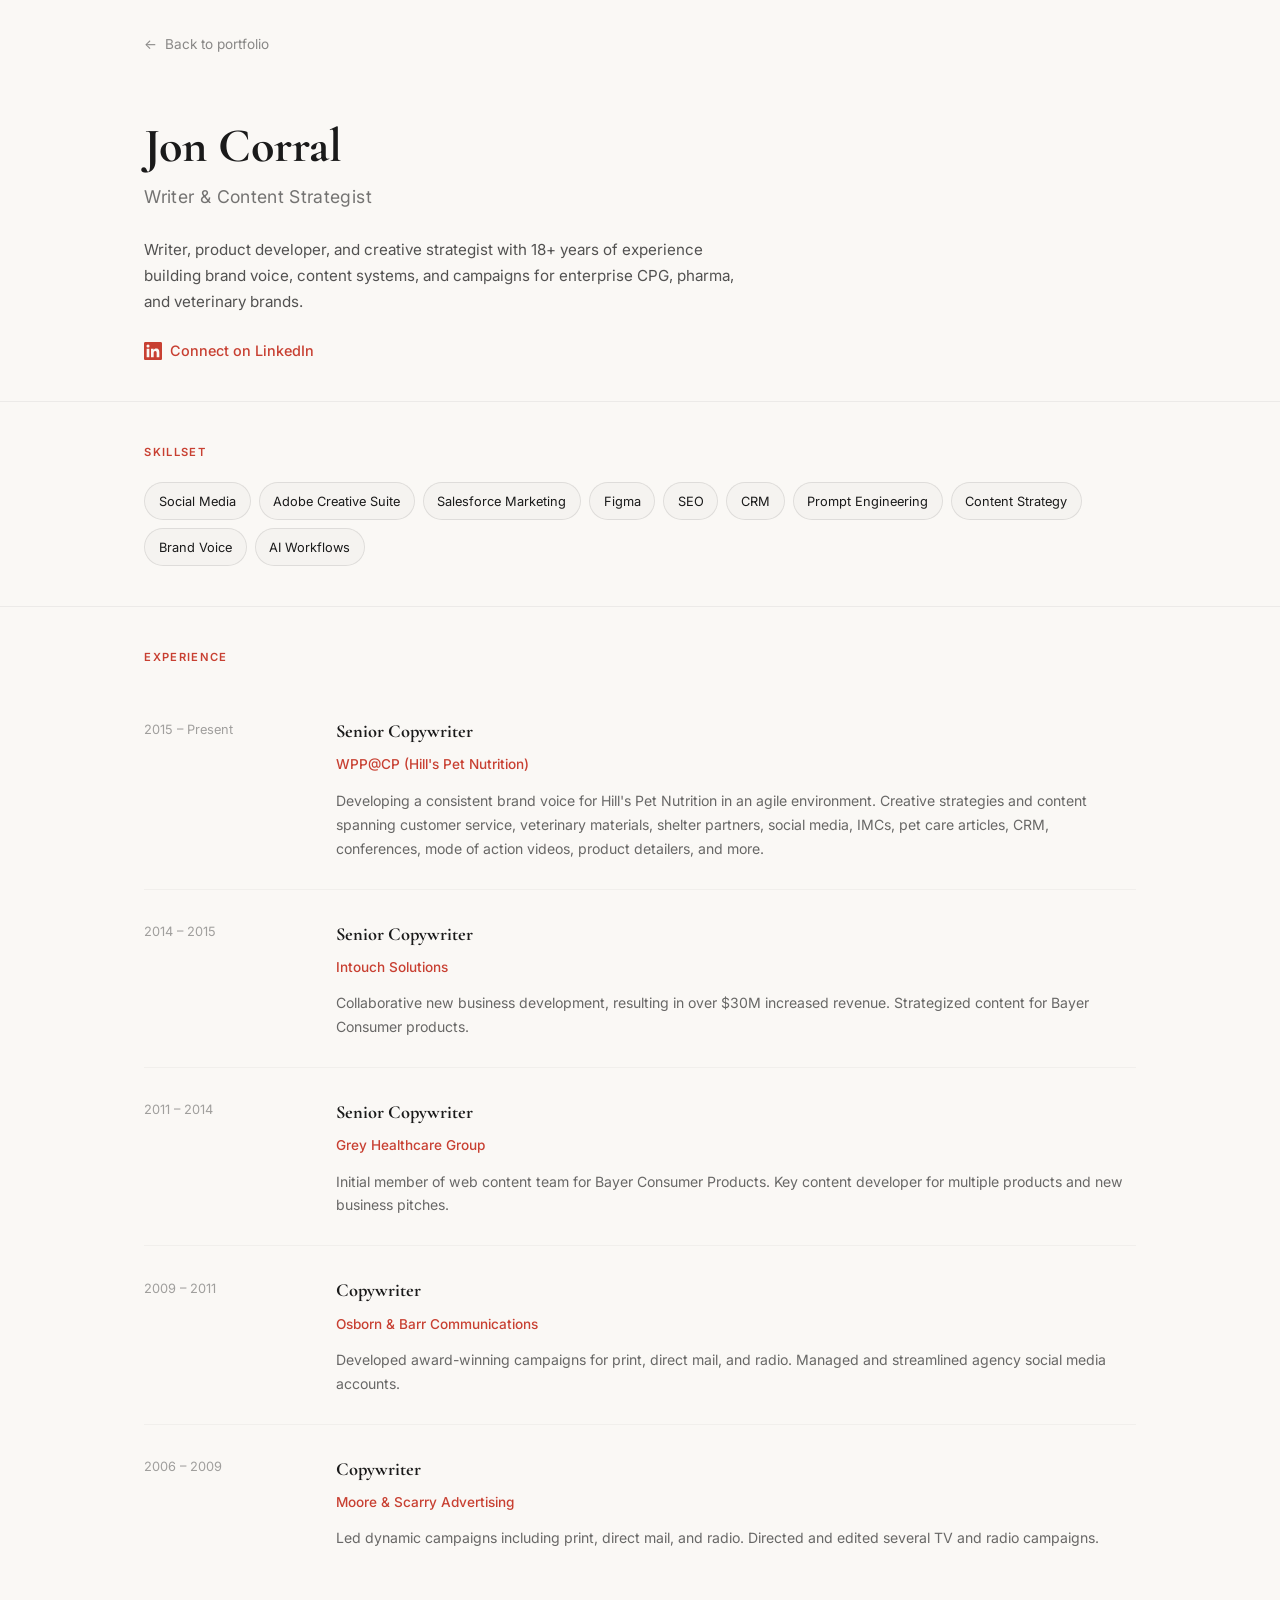
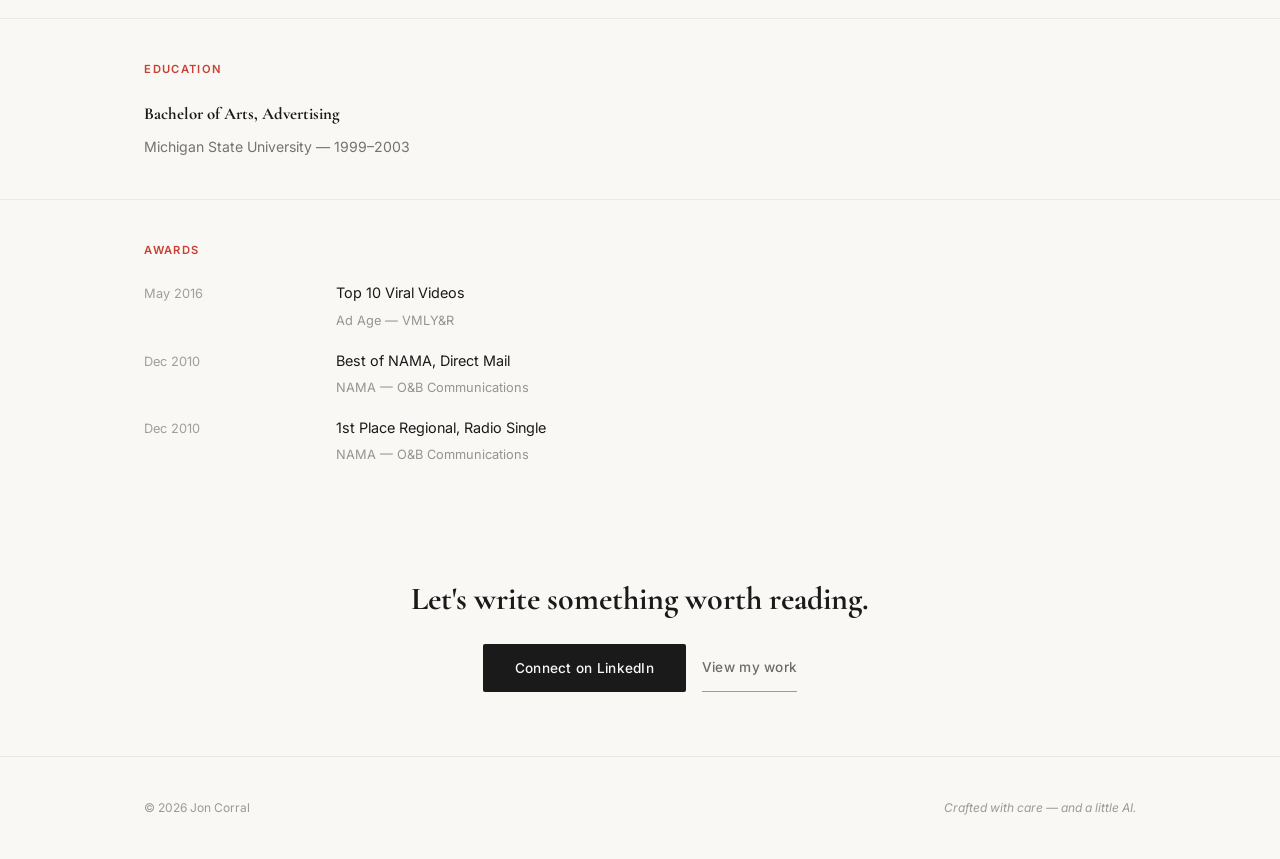
==== resume.html @ acb0c262 "Add résumé page with timeline layout, skills, and awards - Clean timeline for 18+ years of experienc" ====
<!DOCTYPE html>
<html lang="en">
<head>
  <meta charset="UTF-8">
  <meta name="viewport" content="width=device-width, initial-scale=1.0">

  <!-- SEO -->
  <title>Résumé — Jon Corral | Copywriter &amp; Content Strategist</title>
  <meta name="description" content="Senior copywriter with 18+ years of experience in brand voice, content strategy, and creative development for CPG, pharma, and veterinary brands.">
  <meta name="author" content="Jon Corral">

  <!-- Open Graph -->
  <meta property="og:title" content="Résumé — Jon Corral | Copywriter &amp; Content Strategist">
  <meta property="og:description" content="Senior copywriter with 18+ years of experience in brand voice, content strategy, and creative development.">
  <meta property="og:type" content="website">
  <meta property="og:url" content="https://joncorral.com/resume.html">

  <!-- Twitter -->
  <meta name="twitter:card" content="summary">
  <meta name="twitter:title" content="Résumé — Jon Corral">
  <meta name="twitter:description" content="Senior copywriter with 18+ years of experience in brand voice, content strategy, and creative development.">

  <!-- Favicon -->
  <link rel="icon" type="image/svg+xml" href="assets/favicon.svg">

  <!-- Styles -->
  <link rel="stylesheet" href="index.css">
  <style>
    /* ── Resume-specific styles ── */
    .resume-page {
      animation: fadeIn 0.5s ease-out;
    }

    @keyframes fadeIn {
      from { opacity: 0; transform: translateY(12px); }
      to   { opacity: 1; transform: translateY(0); }
    }

    .resume-back {
      display: inline-flex;
      align-items: center;
      gap: 0.5rem;
      font-family: var(--font-sans, 'Inter', sans-serif);
      font-size: 0.85rem;
      color: rgba(26,26,26,0.5);
      text-decoration: none;
      padding: 2rem 0 1rem;
      transition: color 0.2s ease;
    }

    .resume-back:hover {
      color: var(--vermillion, #C84032);
    }

    .resume-back__arrow {
      transition: transform 0.2s ease;
    }

    .resume-back:hover .resume-back__arrow {
      transform: translateX(-3px);
    }

    .resume-header {
      padding: 3rem 0 2rem;
      border-bottom: 1px solid rgba(26,26,26,0.06);
    }

    .resume-header__name {
      font-family: var(--font-serif, 'DM Serif Display', serif);
      font-size: clamp(2rem, 5vw, 3rem);
      color: var(--ink, #1A1A1A);
      margin: 0 0 0.5rem;
      line-height: 1.1;
    }

    .resume-header__title {
      font-family: var(--font-sans, 'Inter', sans-serif);
      font-size: 1.1rem;
      font-weight: 400;
      color: rgba(26,26,26,0.6);
      margin: 0 0 1.5rem;
      letter-spacing: 0.02em;
    }

    .resume-header__profile {
      font-family: var(--font-sans, 'Inter', sans-serif);
      font-size: 0.95rem;
      line-height: 1.7;
      color: rgba(26,26,26,0.75);
      max-width: 600px;
      margin: 0;
    }

    .resume-header__connect {
      display: inline-flex;
      align-items: center;
      gap: 0.5rem;
      margin-top: 1.5rem;
      font-family: var(--font-sans, 'Inter', sans-serif);
      font-size: 0.9rem;
      color: var(--vermillion, #C84032);
      text-decoration: none;
      font-weight: 500;
      transition: opacity 0.2s ease;
    }

    .resume-header__connect:hover {
      opacity: 0.7;
    }

    .resume-header__connect svg {
      width: 18px;
      height: 18px;
    }

    /* ── Skills ── */
    .resume-skills {
      padding: 2.5rem 0;
      border-bottom: 1px solid rgba(26,26,26,0.06);
    }

    .resume-section__label {
      font-family: var(--font-sans, 'Inter', sans-serif);
      font-size: 0.7rem;
      font-weight: 600;
      text-transform: uppercase;
      letter-spacing: 0.12em;
      color: var(--vermillion, #C84032);
      margin: 0 0 1.25rem;
    }

    .resume-skills__list {
      display: flex;
      flex-wrap: wrap;
      gap: 0.5rem;
      list-style: none;
      padding: 0;
      margin: 0;
    }

    .resume-skills__tag {
      font-family: var(--font-sans, 'Inter', sans-serif);
      font-size: 0.8rem;
      padding: 0.4rem 0.85rem;
      border: 1px solid rgba(26,26,26,0.1);
      border-radius: 100px;
      color: var(--ink, #1A1A1A);
      background: rgba(26,26,26,0.02);
      transition: all 0.2s ease;
    }

    .resume-skills__tag:hover {
      border-color: var(--vermillion, #C84032);
      color: var(--vermillion, #C84032);
      background: rgba(200,64,50,0.04);
    }

    /* ── Experience Timeline ── */
    .resume-experience {
      padding: 2.5rem 0;
      border-bottom: 1px solid rgba(26,26,26,0.06);
    }

    .resume-timeline {
      display: flex;
      flex-direction: column;
      gap: 0;
    }

    .resume-role {
      display: grid;
      grid-template-columns: 160px 1fr;
      gap: 2rem;
      padding: 1.75rem 0;
      border-bottom: 1px solid rgba(26,26,26,0.04);
      position: relative;
    }

    .resume-role:last-child {
      border-bottom: none;
    }

    .resume-role__period {
      font-family: var(--font-sans, 'Inter', sans-serif);
      font-size: 0.8rem;
      color: rgba(26,26,26,0.4);
      padding-top: 0.15rem;
      white-space: nowrap;
    }

    .resume-role__title {
      font-family: var(--font-serif, 'DM Serif Display', serif);
      font-size: 1.15rem;
      color: var(--ink, #1A1A1A);
      margin: 0 0 0.25rem;
    }

    .resume-role__company {
      font-family: var(--font-sans, 'Inter', sans-serif);
      font-size: 0.85rem;
      color: var(--vermillion, #C84032);
      font-weight: 500;
      margin: 0 0 0.75rem;
    }

    .resume-role__desc {
      font-family: var(--font-sans, 'Inter', sans-serif);
      font-size: 0.88rem;
      line-height: 1.7;
      color: rgba(26,26,26,0.65);
      margin: 0;
    }

    /* ── Education & Awards ── */
    .resume-education {
      padding: 2.5rem 0;
      border-bottom: 1px solid rgba(26,26,26,0.06);
    }

    .resume-edu__degree {
      font-family: var(--font-serif, 'DM Serif Display', serif);
      font-size: 1.05rem;
      color: var(--ink, #1A1A1A);
      margin: 0 0 0.25rem;
    }

    .resume-edu__school {
      font-family: var(--font-sans, 'Inter', sans-serif);
      font-size: 0.88rem;
      color: rgba(26,26,26,0.6);
      margin: 0;
    }

    .resume-awards {
      padding: 2.5rem 0;
    }

    .resume-awards__list {
      list-style: none;
      padding: 0;
      margin: 0;
      display: flex;
      flex-direction: column;
      gap: 1rem;
    }

    .resume-award {
      display: grid;
      grid-template-columns: 160px 1fr;
      gap: 2rem;
      align-items: baseline;
    }

    .resume-award__year {
      font-family: var(--font-sans, 'Inter', sans-serif);
      font-size: 0.8rem;
      color: rgba(26,26,26,0.4);
    }

    .resume-award__title {
      font-family: var(--font-sans, 'Inter', sans-serif);
      font-size: 0.9rem;
      color: var(--ink, #1A1A1A);
      margin: 0 0 0.15rem;
    }

    .resume-award__org {
      font-family: var(--font-sans, 'Inter', sans-serif);
      font-size: 0.8rem;
      color: rgba(26,26,26,0.45);
      margin: 0;
    }

    /* ── CTA ── */
    .resume-cta {
      padding: 4rem 0;
      text-align: center;
    }

    .resume-cta__title {
      font-family: var(--font-serif, 'DM Serif Display', serif);
      font-size: clamp(1.5rem, 3vw, 2rem);
      color: var(--ink, #1A1A1A);
      margin: 0 0 1rem;
    }

    .resume-cta__actions {
      display: flex;
      gap: 1rem;
      justify-content: center;
      flex-wrap: wrap;
    }

    /* ── Responsive ── */
    @media (max-width: 640px) {
      .resume-role {
        grid-template-columns: 1fr;
        gap: 0.25rem;
      }

      .resume-award {
        grid-template-columns: 1fr;
        gap: 0.25rem;
      }

      .resume-role__period,
      .resume-award__year {
        font-size: 0.75rem;
      }
    }
  </style>
</head>
<body class="resume-page">

  <!-- Back link -->
  <div class="container">
    <a href="index.html" class="resume-back" id="back-to-portfolio">
      <span class="resume-back__arrow" aria-hidden="true">←</span>
      Back to portfolio
    </a>
  </div>

  <!-- ====================================================================
       HEADER
       ==================================================================== -->
  <header class="resume-header">
    <div class="container">
      <h1 class="resume-header__name">Jon Corral</h1>
      <p class="resume-header__title">Writer &amp; Content Strategist</p>
      <p class="resume-header__profile">
        Writer, product developer, and creative strategist with 18+ years of
        experience building brand voice, content systems, and campaigns for
        enterprise CPG, pharma, and veterinary brands.
      </p>
      <a href="https://www.linkedin.com/in/joncorral" target="_blank" rel="noopener noreferrer" class="resume-header__connect" id="resume-linkedin">
        <svg viewBox="0 0 24 24" fill="currentColor" aria-hidden="true"><path d="M20.447 20.452h-3.554v-5.569c0-1.328-.027-3.037-1.852-3.037-1.853 0-2.136 1.445-2.136 2.939v5.667H9.351V9h3.414v1.561h.046c.477-.9 1.637-1.85 3.37-1.85 3.601 0 4.267 2.37 4.267 5.455v6.286zM5.337 7.433a2.062 2.062 0 01-2.063-2.065 2.064 2.064 0 112.063 2.065zm1.782 13.019H3.555V9h3.564v11.452zM22.225 0H1.771C.792 0 0 .774 0 1.729v20.542C0 23.227.792 24 1.771 24h20.451C23.2 24 24 23.227 24 22.271V1.729C24 .774 23.2 0 22.222 0h.003z"/></svg>
        Connect on LinkedIn
      </a>
    </div>
  </header>

  <!-- ====================================================================
       SKILLS
       ==================================================================== -->
  <section class="resume-skills">
    <div class="container">
      <p class="resume-section__label">Skillset</p>
      <ul class="resume-skills__list">
        <li class="resume-skills__tag">Social Media</li>
        <li class="resume-skills__tag">Adobe Creative Suite</li>
        <li class="resume-skills__tag">Salesforce Marketing</li>
        <li class="resume-skills__tag">Figma</li>
        <li class="resume-skills__tag">SEO</li>
        <li class="resume-skills__tag">CRM</li>
        <li class="resume-skills__tag">Prompt Engineering</li>
        <li class="resume-skills__tag">Content Strategy</li>
        <li class="resume-skills__tag">Brand Voice</li>
        <li class="resume-skills__tag">AI Workflows</li>
      </ul>
    </div>
  </section>

  <!-- ====================================================================
       EXPERIENCE
       ==================================================================== -->
  <section class="resume-experience">
    <div class="container">
      <p class="resume-section__label">Experience</p>

      <div class="resume-timeline">

        <article class="resume-role">
          <span class="resume-role__period">2015 – Present</span>
          <div>
            <h2 class="resume-role__title">Senior Copywriter</h2>
            <p class="resume-role__company">WPP@CP (Hill's Pet Nutrition)</p>
            <p class="resume-role__desc">
              Developing a consistent brand voice for Hill's Pet Nutrition in an agile
              environment. Creative strategies and content spanning customer service,
              veterinary materials, shelter partners, social media, IMCs, pet care articles,
              CRM, conferences, mode of action videos, product detailers, and more.
            </p>
          </div>
        </article>

        <article class="resume-role">
          <span class="resume-role__period">2014 – 2015</span>
          <div>
            <h2 class="resume-role__title">Senior Copywriter</h2>
            <p class="resume-role__company">Intouch Solutions</p>
            <p class="resume-role__desc">
              Collaborative new business development, resulting in over $30M increased
              revenue. Strategized content for Bayer Consumer products.
            </p>
          </div>
        </article>

        <article class="resume-role">
          <span class="resume-role__period">2011 – 2014</span>
          <div>
            <h2 class="resume-role__title">Senior Copywriter</h2>
            <p class="resume-role__company">Grey Healthcare Group</p>
            <p class="resume-role__desc">
              Initial member of web content team for Bayer Consumer Products. Key content
              developer for multiple products and new business pitches.
            </p>
          </div>
        </article>

        <article class="resume-role">
          <span class="resume-role__period">2009 – 2011</span>
          <div>
            <h2 class="resume-role__title">Copywriter</h2>
            <p class="resume-role__company">Osborn &amp; Barr Communications</p>
            <p class="resume-role__desc">
              Developed award-winning campaigns for print, direct mail, and radio.
              Managed and streamlined agency social media accounts.
            </p>
          </div>
        </article>

        <article class="resume-role">
          <span class="resume-role__period">2006 – 2009</span>
          <div>
            <h2 class="resume-role__title">Copywriter</h2>
            <p class="resume-role__company">Moore &amp; Scarry Advertising</p>
            <p class="resume-role__desc">
              Led dynamic campaigns including print, direct mail, and radio.
              Directed and edited several TV and radio campaigns.
            </p>
          </div>
        </article>

      </div>
    </div>
  </section>

  <!-- ====================================================================
       EDUCATION
       ==================================================================== -->
  <section class="resume-education">
    <div class="container">
      <p class="resume-section__label">Education</p>
      <h2 class="resume-edu__degree">Bachelor of Arts, Advertising</h2>
      <p class="resume-edu__school">Michigan State University — 1999–2003</p>
    </div>
  </section>

  <!-- ====================================================================
       AWARDS
       ==================================================================== -->
  <section class="resume-awards">
    <div class="container">
      <p class="resume-section__label">Awards</p>
      <ul class="resume-awards__list">

        <li class="resume-award">
          <span class="resume-award__year">May 2016</span>
          <div>
            <p class="resume-award__title">Top 10 Viral Videos</p>
            <p class="resume-award__org">Ad Age — VMLY&amp;R</p>
          </div>
        </li>

        <li class="resume-award">
          <span class="resume-award__year">Dec 2010</span>
          <div>
            <p class="resume-award__title">Best of NAMA, Direct Mail</p>
            <p class="resume-award__org">NAMA — O&amp;B Communications</p>
          </div>
        </li>

        <li class="resume-award">
          <span class="resume-award__year">Dec 2010</span>
          <div>
            <p class="resume-award__title">1st Place Regional, Radio Single</p>
            <p class="resume-award__org">NAMA — O&amp;B Communications</p>
          </div>
        </li>

      </ul>
    </div>
  </section>

  <!-- ====================================================================
       CTA
       ==================================================================== -->
  <section class="resume-cta">
    <div class="container">
      <h2 class="resume-cta__title">Let's write something worth reading.</h2>
      <div class="resume-cta__actions">
        <a href="https://www.linkedin.com/in/joncorral" target="_blank" rel="noopener noreferrer" class="btn btn--primary" id="resume-cta-linkedin">Connect on LinkedIn</a>
        <a href="index.html#work" class="btn btn--ghost" id="resume-cta-work">View my work</a>
      </div>
    </div>
  </section>

  <!-- Footer -->
  <footer class="footer">
    <div class="container footer__inner">
      <p class="footer__copy">© 2026 Jon Corral</p>
      <p class="footer__note">Crafted with care — and a little AI.</p>
    </div>
  </footer>

</body>
</html>
---- index.css ----
/* ==========================================================================
   Jon Corral Portfolio — Wabi-Sabi Digital
   Design: Minimalist Japanese aesthetic with warm digital subtlety
   ========================================================================== */

/* --- Fonts --- */
@import url('https://fonts.googleapis.com/css2?family=Cormorant+Garamond:ital,wght@0,300;0,400;0,500;0,600;1,300;1,400&family=Inter:wght@300;400;500&display=swap');

/* --- Design Tokens --- */
:root {
  /* Wabi-sabi palette — warm, organic, restrained */
  --ink: #1A1A1A;
  --ink-soft: #3D3D3D;
  --ink-muted: #6B6B6B;
  --ink-whisper: #9A9A9A;

  --paper: #FAF8F5;
  --paper-warm: #F5F0EA;
  --paper-dark: #EDE8E0;

  --vermillion: #C84032;
  --vermillion-soft: rgba(200, 64, 50, 0.08);
  --vermillion-glow: rgba(200, 64, 50, 0.15);

  --indigo: #2C4A6E;
  --indigo-soft: rgba(44, 74, 110, 0.06);

  /* Typography */
  --font-serif: 'Cormorant Garamond', 'Georgia', serif;
  --font-sans: 'Inter', system-ui, -apple-system, sans-serif;

  /* Scale — generous, breathing */
  --text-xs: 0.75rem;
  --text-sm: 0.85rem;
  --text-base: 1rem;
  --text-lg: 1.15rem;
  --text-xl: 1.35rem;
  --text-2xl: clamp(1.5rem, 1.2rem + 1.5vw, 2rem);
  --text-3xl: clamp(2rem, 1.5rem + 2.5vw, 3rem);
  --text-4xl: clamp(2.5rem, 1.5rem + 5vw, 4.5rem);
  --text-5xl: clamp(3rem, 1.5rem + 7.5vw, 6.5rem);

  /* Spacing — ma (間) — breathing room */
  --space-xs: 0.25rem;
  --space-sm: 0.5rem;
  --space-md: 1rem;
  --space-lg: 1.5rem;
  --space-xl: 2.5rem;
  --space-2xl: 4rem;
  --space-3xl: 6rem;
  --space-4xl: 8rem;
  --space-section: clamp(6rem, 5rem + 6vw, 12rem);

  /* Layout */
  --max-width: 1100px;
  --max-width-narrow: 720px;
  --gutter: clamp(1.5rem, 1rem + 3vw, 4rem);

  /* Borders & Radius */
  --border-hair: 1px solid rgba(26, 26, 26, 0.08);
  --border-ink: 1px solid rgba(26, 26, 26, 0.15);
  --radius: 2px;

  /* Motion — gentle, organic */
  --ease: cubic-bezier(0.25, 0.1, 0.25, 1);
  --ease-out: cubic-bezier(0.16, 1, 0.3, 1);
  --duration: 500ms;
  --duration-slow: 800ms;
}

/* --- Reset --- */
*, *::before, *::after {
  box-sizing: border-box;
  margin: 0;
  padding: 0;
}

html {
  scroll-behavior: smooth;
  -webkit-font-smoothing: antialiased;
  -moz-osx-font-smoothing: grayscale;
}

body {
  font-family: var(--font-sans);
  font-size: var(--text-base);
  font-weight: 400;
  line-height: 1.8;
  color: var(--ink);
  background-color: var(--paper);
  overflow-x: hidden;
}

img, svg { display: block; max-width: 100%; height: auto; }
a { color: inherit; text-decoration: none; }
button { font: inherit; cursor: pointer; border: none; background: none; }
ul, ol { list-style: none; }

::selection {
  background-color: var(--vermillion);
  color: var(--paper);
}

/* --- Layout --- */
.container {
  width: 100%;
  max-width: var(--max-width);
  margin-inline: auto;
  padding-inline: var(--gutter);
}

.sr-only {
  position: absolute; width: 1px; height: 1px;
  padding: 0; margin: -1px; overflow: hidden;
  clip: rect(0,0,0,0); white-space: nowrap; border: 0;
}

/* --- Reveal animation --- */
.reveal {
  opacity: 0;
  transform: translateY(24px);
  transition: opacity var(--duration-slow) var(--ease),
              transform var(--duration-slow) var(--ease);
}
.reveal.is-visible {
  opacity: 1;
  transform: translateY(0);
}
.reveal--d1 { transition-delay: 120ms; }
.reveal--d2 { transition-delay: 240ms; }
.reveal--d3 { transition-delay: 360ms; }
.reveal--d4 { transition-delay: 480ms; }

/* ==========================================================================
   NAVIGATION — minimal, disappears into the page
   ========================================================================== */

.nav {
  position: fixed;
  top: 0; left: 0; right: 0;
  z-index: 100;
  padding: var(--space-lg) 0;
  transition: all 400ms var(--ease);
}

.nav.is-scrolled {
  padding: var(--space-md) 0;
  background: rgba(250, 248, 245, 0.92);
  backdrop-filter: blur(16px) saturate(120%);
  -webkit-backdrop-filter: blur(16px) saturate(120%);
  border-bottom: var(--border-hair);
}

.nav__inner {
  display: flex;
  align-items: center;
  justify-content: space-between;
}

.nav__logo {
  font-family: var(--font-serif);
  font-size: var(--text-xl);
  font-weight: 400;
  letter-spacing: -0.02em;
  color: var(--ink);
}

.nav__dot {
  display: inline-block;
  color: var(--vermillion);
  font-weight: 600;
  margin-left: 1px;
  transition: transform 300ms var(--ease);
}

.nav__logo:hover .nav__dot {
  transform: scale(1.6);
}

.nav__links {
  display: flex;
  align-items: center;
  gap: var(--space-xl);
}

.nav__link {
  font-size: var(--text-sm);
  font-weight: 400;
  color: var(--ink-muted);
  letter-spacing: 0.04em;
  transition: color 300ms var(--ease);
}

.nav__link:hover {
  color: var(--ink);
}

.nav__cta {
  font-size: var(--text-sm);
  font-weight: 500;
  color: var(--vermillion);
  letter-spacing: 0.04em;
  padding-bottom: 1px;
  border-bottom: 1px solid var(--vermillion);
  transition: all 300ms var(--ease);
}

.nav__cta:hover {
  color: var(--ink);
  border-color: var(--ink);
}

/* Mobile */
.nav__toggle {
  display: none;
  flex-direction: column;
  gap: 6px;
  padding: var(--space-sm);
}

.nav__toggle-bar {
  width: 22px;
  height: 1.5px;
  background: var(--ink);
  transition: all 300ms var(--ease);
}

@media (max-width: 768px) {
  .nav__toggle { display: flex; }

  .nav__links {
    position: fixed;
    top: 0; right: 0; bottom: 0;
    width: 260px;
    flex-direction: column;
    justify-content: center;
    gap: var(--space-2xl);
    padding: var(--space-3xl);
    background: var(--paper);
    border-left: var(--border-hair);
    transform: translateX(100%);
    transition: transform 400ms var(--ease-out);
  }

  .nav__links.is-open { transform: translateX(0); }
  .nav__link { font-size: var(--text-lg); }
}

/* ==========================================================================
   HERO — breathing, poetic, writer-first
   ========================================================================== */

.hero {
  position: relative;
  min-height: 100vh;
  display: flex;
  align-items: center;
  background: var(--paper);
  overflow: hidden;
}

/* Subtle paper texture overlay */
.hero::before {
  content: '';
  position: absolute;
  inset: 0;
  background:
    radial-gradient(ellipse at 75% 50%, var(--vermillion-glow) 0%, transparent 60%),
    radial-gradient(ellipse at 20% 80%, var(--indigo-soft) 0%, transparent 50%);
  opacity: 0.5;
  pointer-events: none;
}

.hero__content {
  position: relative;
  z-index: 2;
  display: grid;
  grid-template-columns: 1fr 1fr;
  gap: var(--space-4xl);
  align-items: center;
  padding: var(--space-4xl) 0;
}

.hero__text {
  max-width: 520px;
}

.hero__greeting {
  font-family: var(--font-sans);
  font-size: var(--text-sm);
  font-weight: 400;
  color: var(--ink-muted);
  letter-spacing: 0.12em;
  text-transform: uppercase;
  margin-bottom: var(--space-xl);
}

.hero__title {
  font-family: var(--font-serif);
  font-size: var(--text-5xl);
  font-weight: 300;
  line-height: 1.05;
  letter-spacing: -0.03em;
  color: var(--ink);
  margin-bottom: var(--space-xl);
}

.hero__title em {
  font-style: italic;
  color: var(--vermillion);
}

.hero__subtitle {
  font-size: var(--text-lg);
  font-weight: 300;
  color: var(--ink-soft);
  line-height: 1.75;
  margin-bottom: var(--space-2xl);
  max-width: 38ch;
}

.hero__actions {
  display: flex;
  align-items: center;
  gap: var(--space-lg);
}

.btn {
  display: inline-flex;
  align-items: center;
  gap: var(--space-sm);
  font-size: var(--text-sm);
  font-weight: 500;
  letter-spacing: 0.02em;
  transition: all 300ms var(--ease);
}

.btn--primary {
  padding: 0.75rem 2rem;
  background: var(--ink);
  color: var(--paper);
  border-radius: var(--radius);
}

.btn--primary:hover {
  background: var(--ink-soft);
  transform: translateY(-1px);
}

.btn--ghost {
  color: var(--ink-muted);
  padding-bottom: 1px;
  border-bottom: 1px solid var(--ink-whisper);
}

.btn--ghost:hover {
  color: var(--ink);
  border-color: var(--ink);
}

/* Hero portrait */
.hero__portrait {
  position: relative;
  display: flex;
  justify-content: center;
  align-items: center;
}

.hero__portrait-img {
  width: 100%;
  max-width: 380px;
  border-radius: 0;
  filter: contrast(1.3) brightness(1.05);
  mix-blend-mode: multiply;
  /* multiply makes white → transparent, preserving ink strokes */
  isolation: auto;
}

/* Subtle accent mark near portrait */
.hero__portrait::after {
  content: '';
  position: absolute;
  bottom: 10%;
  right: 5%;
  width: 40px;
  height: 3px;
  background: var(--vermillion);
  border-radius: 2px;
  opacity: 0.7;
  transform: rotate(-12deg);
}

/* Scroll hint */
.hero__scroll {
  position: absolute;
  bottom: var(--space-2xl);
  left: 50%;
  transform: translateX(-50%);
  display: flex;
  flex-direction: column;
  align-items: center;
  gap: var(--space-sm);
  color: var(--ink-whisper);
  font-size: var(--text-xs);
  letter-spacing: 0.15em;
  text-transform: uppercase;
  animation: drift 3s ease-in-out infinite;
}

@keyframes drift {
  0%, 100% { transform: translateX(-50%) translateY(0); }
  50%      { transform: translateX(-50%) translateY(6px); }
}

.hero__scroll-line {
  width: 1px;
  height: 32px;
  background: linear-gradient(to bottom, var(--ink-whisper), transparent);
}

@media (max-width: 768px) {
  .hero__content {
    grid-template-columns: 1fr;
    gap: var(--space-3xl);
    text-align: center;
  }

  .hero__text { max-width: 100%; }
  .hero__subtitle { max-width: 100%; }
  .hero__actions { justify-content: center; }
  .hero__portrait { order: -1; }
  .hero__portrait-img { max-width: 240px; }
}

/* ==========================================================================
   SECTION SHARED — generous vertical rhythm
   ========================================================================== */

section {
  padding: var(--space-section) 0;
}

.section-label {
  font-size: var(--text-xs);
  font-weight: 500;
  letter-spacing: 0.15em;
  text-transform: uppercase;
  color: var(--ink-whisper);
  margin-bottom: var(--space-lg);
}

.section-title {
  font-family: var(--font-serif);
  font-size: var(--text-3xl);
  font-weight: 400;
  color: var(--ink);
  line-height: 1.2;
  letter-spacing: -0.02em;
  margin-bottom: var(--space-lg);
}

.section-desc {
  font-size: var(--text-lg);
  font-weight: 300;
  color: var(--ink-soft);
  line-height: 1.75;
  max-width: 52ch;
}

/* Ink divider — a thin horizontal brush stroke */
.ink-divider {
  width: 48px;
  height: 1px;
  background: var(--ink);
  opacity: 0.2;
  margin: var(--space-xl) 0;
}

/* Section with warm background */
.section--warm {
  background: var(--paper-warm);
}

/* Section with dark ink background */
.section--ink {
  background: var(--ink);
  color: var(--paper);
}

.section--ink .section-label { color: var(--ink-whisper); }
.section--ink .section-title { color: var(--paper); }
.section--ink .section-desc { color: rgba(250, 248, 245, 0.7); }

/* ==========================================================================
   ABOUT — writer's narrative
   ========================================================================== */

.about__layout {
  display: grid;
  grid-template-columns: 1fr 1fr;
  gap: var(--space-4xl);
  align-items: start;
  margin-top: var(--space-2xl);
}

.about__prose {
  max-width: 480px;
}

.about__prose p {
  color: var(--ink-soft);
  line-height: 1.85;
  margin-bottom: var(--space-lg);
}

.about__prose strong {
  color: var(--ink);
  font-weight: 500;
}

.about__prose em {
  font-style: italic;
  color: var(--vermillion);
}

.about__aside {
  padding: var(--space-2xl);
  background: var(--paper);
  border: var(--border-hair);
  border-radius: var(--radius);
}

.about__stats {
  display: flex;
  flex-direction: column;
  gap: var(--space-xl);
}

.stat {
  display: flex;
  align-items: baseline;
  gap: var(--space-md);
}

.stat__number {
  font-family: var(--font-serif);
  font-size: var(--text-2xl);
  font-weight: 400;
  color: var(--ink);
  line-height: 1;
  min-width: 60px;
}

.stat__label {
  font-size: var(--text-sm);
  color: var(--ink-muted);
}

.stat__divider {
  width: 100%;
  height: 1px;
  background: var(--ink);
  opacity: 0.06;
}

@media (max-width: 768px) {
  .about__layout {
    grid-template-columns: 1fr;
  }
}

/* ==========================================================================
   SERVICES — clean, understated cards
   ========================================================================== */

.services__grid {
  display: grid;
  grid-template-columns: repeat(3, 1fr);
  gap: 1px;
  background: rgba(26, 26, 26, 0.06);
  border: var(--border-hair);
  border-radius: var(--radius);
  margin-top: var(--space-2xl);
  overflow: hidden;
}

.service {
  padding: var(--space-2xl);
  background: var(--paper);
  transition: all 400ms var(--ease);
}

.service:hover {
  background: var(--paper-warm);
}

.service__number {
  font-family: var(--font-serif);
  font-size: var(--text-sm);
  color: var(--ink-whisper);
  margin-bottom: var(--space-lg);
}

.service__title {
  font-family: var(--font-serif);
  font-size: var(--text-xl);
  font-weight: 400;
  color: var(--ink);
  margin-bottom: var(--space-md);
  line-height: 1.3;
}

.service__desc {
  font-size: var(--text-sm);
  color: var(--ink-muted);
  line-height: 1.7;
}

@media (max-width: 960px) {
  .services__grid { grid-template-columns: repeat(2, 1fr); }
}

@media (max-width: 600px) {
  .services__grid { grid-template-columns: 1fr; }
}

/* ==========================================================================
   WORK — visual card grid
   ========================================================================== */

.work__grid {
  display: grid;
  grid-template-columns: repeat(2, 1fr);
  gap: var(--space-lg);
  margin-top: var(--space-2xl);
}

.work-card {
  position: relative;
  overflow: hidden;
  border: var(--border-hair);
  border-radius: var(--radius);
  background: var(--paper);
  transition: all 400ms var(--ease);
}

.work-card:hover {
  transform: translateY(-4px);
  box-shadow: 0 12px 40px rgba(26, 26, 26, 0.08);
}

.work-card--featured {
  grid-column: 1 / -1;
  display: grid;
  grid-template-columns: 1fr 1fr;
}

.work-card__img {
  width: 100%;
  height: 100%;
  object-fit: cover;
  display: block;
  transition: transform 600ms var(--ease);
}

.work-card:hover .work-card__img {
  transform: scale(1.03);
}

/* Non-featured cards: image on top */
.work-card:not(.work-card--featured) .work-card__img {
  height: 220px;
}

.work-card__body {
  padding: var(--space-xl);
  display: flex;
  flex-direction: column;
  justify-content: center;
}

.work-card__category {
  font-size: var(--text-xs);
  font-weight: 500;
  letter-spacing: 0.1em;
  text-transform: uppercase;
  color: var(--vermillion);
  margin-bottom: var(--space-sm);
}

.work-card__title {
  font-family: var(--font-serif);
  font-size: var(--text-xl);
  font-weight: 400;
  color: var(--ink);
  margin-bottom: var(--space-sm);
  transition: color 300ms var(--ease);
  line-height: 1.3;
}

.work-card:hover .work-card__title {
  color: var(--vermillion);
}

.work-card__desc {
  font-size: var(--text-sm);
  color: var(--ink-muted);
  line-height: 1.7;
}

/* Featured card: image fills left column */
.work-card--featured .work-card__img {
  min-height: 280px;
}

@media (max-width: 768px) {
  .work__grid { grid-template-columns: 1fr; }
  .work-card--featured { grid-template-columns: 1fr; }
  .work-card--featured .work-card__img { height: 220px; min-height: auto; }
  .work-card:not(.work-card--featured) .work-card__img { height: 180px; }
}

/* ==========================================================================
   AI EDGE — the quiet advantage
   ========================================================================== */

.ai-edge__header {
  margin-bottom: var(--space-3xl);
}

.ai-edge__grid {
  display: grid;
  grid-template-columns: 1fr 1fr;
  gap: var(--space-3xl);
  align-items: start;
}

.ai-edge__capabilities {
  display: flex;
  flex-direction: column;
  gap: var(--space-xl);
}

.ai-cap {
  display: flex;
  gap: var(--space-lg);
  padding: var(--space-lg);
  border: 1px solid rgba(250, 248, 245, 0.08);
  border-radius: var(--radius);
  transition: all 400ms var(--ease);
}

.ai-cap:hover {
  background: rgba(250, 248, 245, 0.04);
  border-color: var(--vermillion);
  transform: translateX(4px);
}

.ai-cap__marker {
  flex-shrink: 0;
  width: 8px;
  height: 8px;
  margin-top: 8px;
  background: var(--vermillion);
  border-radius: 1px;
  transform: rotate(45deg);
}

.ai-cap__title {
  font-family: var(--font-serif);
  font-size: var(--text-lg);
  color: var(--paper);
  margin-bottom: var(--space-xs);
  font-weight: 400;
}

.ai-cap__desc {
  font-size: var(--text-sm);
  color: rgba(250, 248, 245, 0.6);
  line-height: 1.7;
}

.ai-edge__philosophy {
  padding: var(--space-2xl);
  border-left: 2px solid var(--vermillion);
}

.ai-edge__quote {
  font-family: var(--font-serif);
  font-size: var(--text-2xl);
  font-weight: 300;
  font-style: italic;
  color: var(--paper);
  line-height: 1.5;
  margin-bottom: var(--space-lg);
}

.ai-edge__attribution {
  font-size: var(--text-sm);
  color: rgba(250, 248, 245, 0.5);
}

@media (max-width: 768px) {
  .ai-edge__grid { grid-template-columns: 1fr; }
}

/* ==========================================================================
   SKILLS MARQUEE — silent confidence
   ========================================================================== */

.marquee {
  padding: var(--space-3xl) 0;
  border-top: var(--border-hair);
  border-bottom: var(--border-hair);
  overflow: hidden;
}

.marquee__track {
  display: flex;
  gap: var(--space-3xl);
  animation: slide 40s linear infinite;
  width: max-content;
}

@keyframes slide {
  0%   { transform: translateX(0); }
  100% { transform: translateX(-50%); }
}

.marquee__item {
  flex-shrink: 0;
  font-family: var(--font-serif);
  font-size: var(--text-lg);
  color: var(--ink-whisper);
  white-space: nowrap;
}

.marquee__dot {
  color: var(--vermillion);
  margin: 0 var(--space-sm);
}

/* ==========================================================================
   CONTACT — warm invitation
   ========================================================================== */

.contact {
  text-align: center;
  background: var(--paper-warm);
}

.contact__title {
  font-family: var(--font-serif);
  font-size: var(--text-4xl);
  font-weight: 300;
  color: var(--ink);
  letter-spacing: -0.02em;
  line-height: 1.1;
  margin-bottom: var(--space-lg);
}

.contact__title em {
  font-style: italic;
  color: var(--vermillion);
}

.contact__desc {
  font-size: var(--text-lg);
  font-weight: 300;
  color: var(--ink-soft);
  margin-bottom: var(--space-2xl);
  max-width: 44ch;
  margin-inline: auto;
  line-height: 1.75;
}

.contact__actions {
  display: flex;
  justify-content: center;
  gap: var(--space-lg);
  flex-wrap: wrap;
  margin-bottom: var(--space-3xl);
}

.contact__links {
  display: flex;
  justify-content: center;
  gap: var(--space-xl);
}

.contact__link {
  display: flex;
  align-items: center;
  justify-content: center;
  width: 44px;
  height: 44px;
  border: var(--border-hair);
  border-radius: 50%;
  color: var(--ink-muted);
  transition: all 300ms var(--ease);
}

.contact__link:hover {
  color: var(--vermillion);
  border-color: var(--vermillion);
  transform: translateY(-2px);
}

/* ==========================================================================
   FOOTER — barely there
   ========================================================================== */

.footer {
  padding: var(--space-xl) 0;
  border-top: var(--border-hair);
}

.footer__inner {
  display: flex;
  align-items: center;
  justify-content: space-between;
}

.footer__copy {
  font-size: var(--text-xs);
  color: var(--ink-whisper);
}

.footer__note {
  font-size: var(--text-xs);
  color: var(--ink-whisper);
  font-style: italic;
}

/* ==========================================================================
   CURSOR DOT — subtle digital marker (desktop only)
   ========================================================================== */

.cursor-dot {
  position: fixed;
  top: 0; left: 0;
  width: 8px;
  height: 8px;
  background: var(--vermillion);
  border-radius: 50%;
  pointer-events: none;
  z-index: 9999;
  mix-blend-mode: multiply;
  transition: transform 100ms var(--ease);
  opacity: 0;
}

.cursor-dot.is-active { opacity: 0.6; }
.cursor-dot.is-hovering { transform: scale(4); opacity: 0.15; }

@media (pointer: coarse) {
  .cursor-dot { display: none; }
}
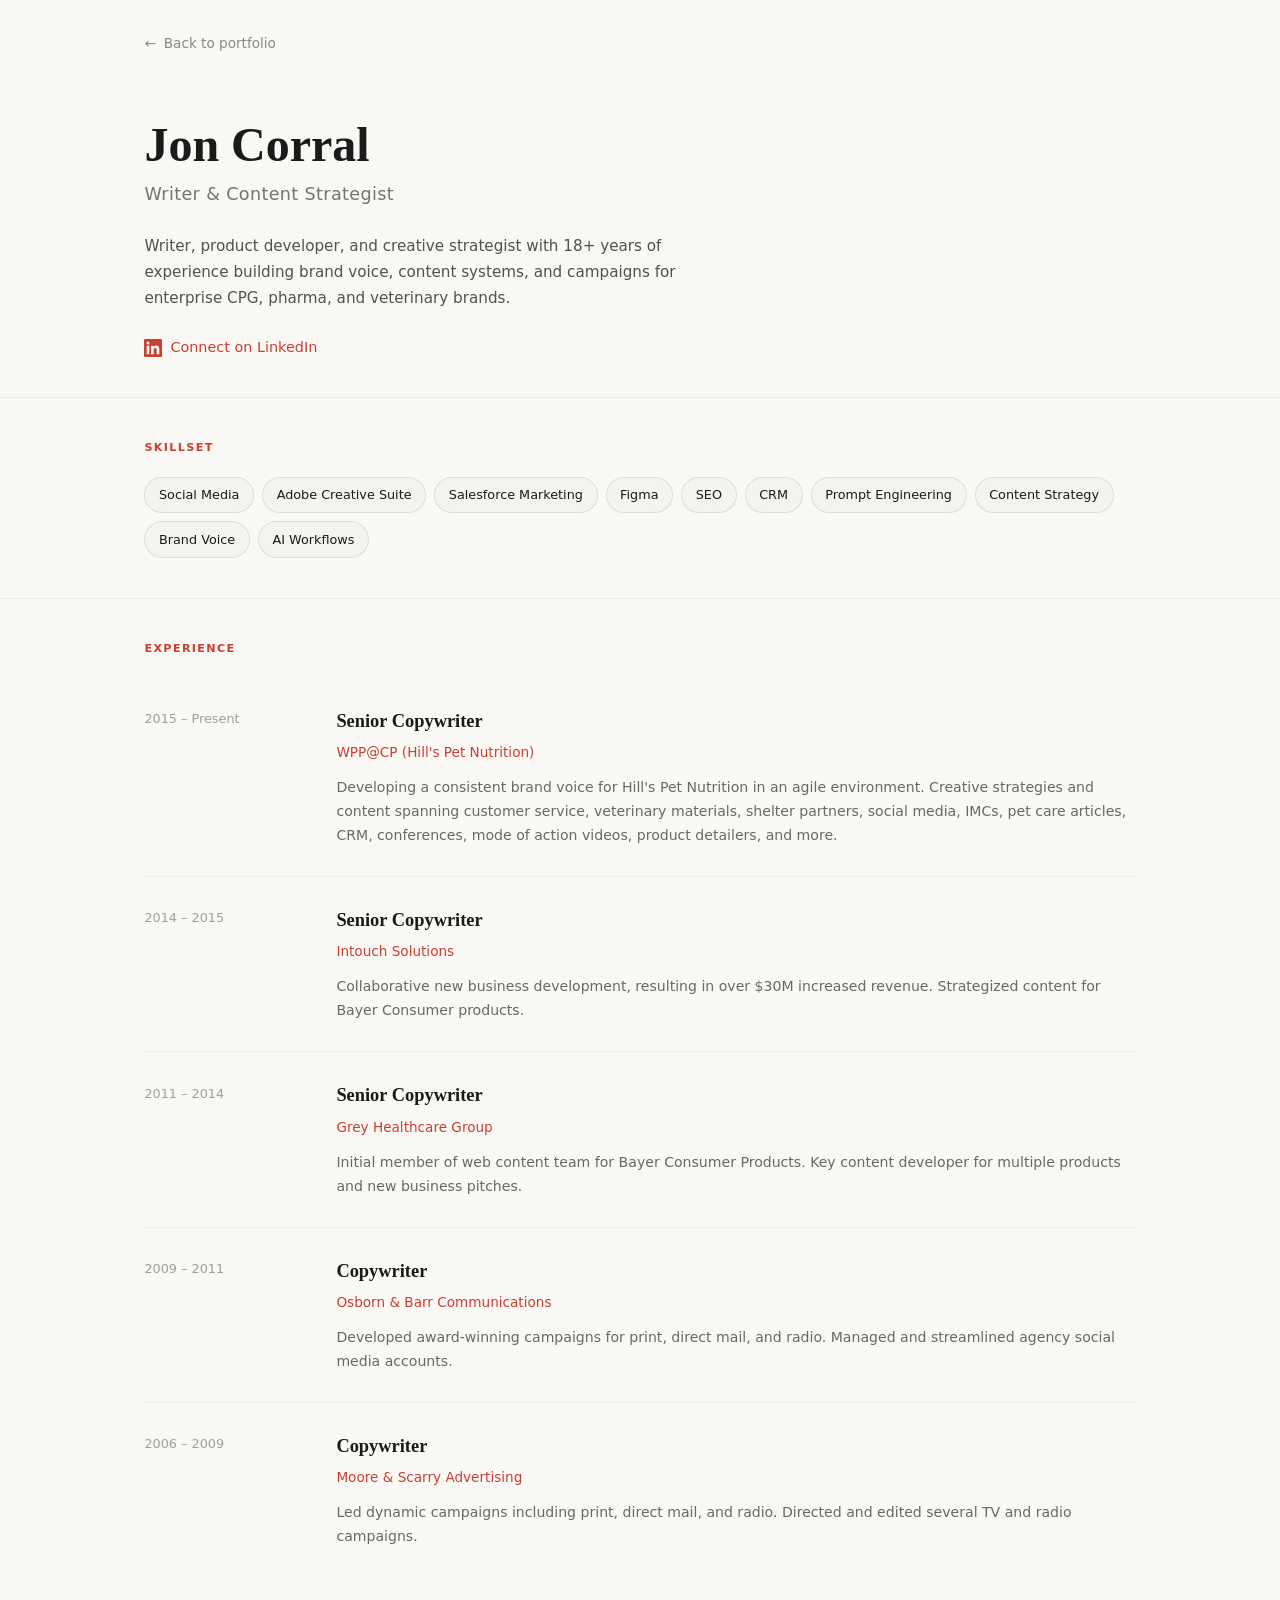
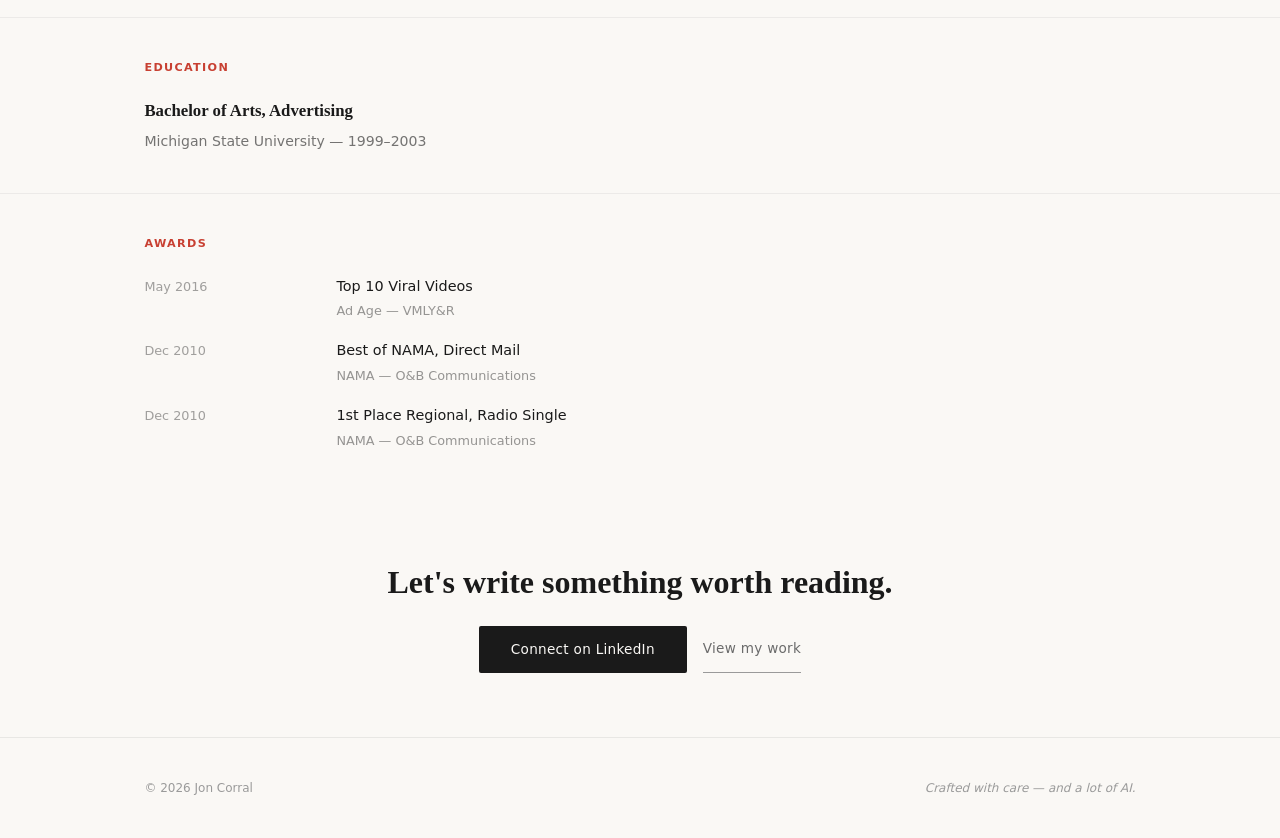
==== commit e314e990: "Update footer tagline: 'little AI' → 'lot of AI'" ====
--- a/resume.html
+++ b/resume.html
@@ -499,7 +499,7 @@
   <footer class="footer">
     <div class="container footer__inner">
       <p class="footer__copy">© 2026 Jon Corral</p>
-      <p class="footer__note">Crafted with care — and a little AI.</p>
+      <p class="footer__note">Crafted with care — and a lot of AI.</p>
     </div>
   </footer>
 
--- a/index.css
+++ b/index.css
@@ -3,8 +3,10 @@
    Design: Minimalist Japanese aesthetic with warm digital subtlety
    ========================================================================== */
 
-/* --- Fonts --- */
-@import url('https://fonts.googleapis.com/css2?family=Cormorant+Garamond:ital,wght@0,300;0,400;0,500;0,600;1,300;1,400&family=Inter:wght@300;400;500&display=swap');
+/* --- Fonts ---
+   Loaded via <link> in HTML head with preconnect for faster LCP.
+   See index.html for the Google Fonts stylesheet reference.
+   --- */
 
 /* --- Design Tokens --- */
 :root {
@@ -85,7 +87,7 @@
   font-family: var(--font-sans);
   font-size: var(--text-base);
   font-weight: 400;
-  line-height: 1.8;
+  line-height: 1.7;
   color: var(--ink);
   background-color: var(--paper);
   overflow-x: hidden;
@@ -115,10 +117,10 @@
   clip: rect(0,0,0,0); white-space: nowrap; border: 0;
 }
 
-/* --- Reveal animation --- */
+/* --- Reveal animation (IO fallback) --- */
 .reveal {
   opacity: 0;
-  transform: translateY(24px);
+  transform: translateY(20px);
   transition: opacity var(--duration-slow) var(--ease),
               transform var(--duration-slow) var(--ease);
 }
@@ -130,6 +132,25 @@
 .reveal--d2 { transition-delay: 240ms; }
 .reveal--d3 { transition-delay: 360ms; }
 .reveal--d4 { transition-delay: 480ms; }
+
+/* --- Scroll-driven reveal (modern browsers) --- */
+@supports ((animation-timeline: view()) and (animation-range: entry)) {
+  .reveal {
+    opacity: 0;
+    transform: translateY(20px);
+    transition: none;
+    animation: sda-reveal 1s ease both;
+    animation-timeline: view();
+    animation-range: entry 5% entry 85%;
+  }
+  .reveal.is-visible { animation: sda-reveal 1s ease both; animation-timeline: view(); animation-range: entry 5% entry 85%; }
+  .reveal--d1, .reveal--d2, .reveal--d3, .reveal--d4 { transition-delay: 0ms; }
+
+  @keyframes sda-reveal {
+    from { opacity: 0; transform: translateY(20px); }
+    to   { opacity: 1; transform: translateY(0); }
+  }
+}
 
 /* ==========================================================================
    NAVIGATION — minimal, disappears into the page
@@ -145,10 +166,12 @@
 
 .nav.is-scrolled {
   padding: var(--space-md) 0;
-  background: rgba(250, 248, 245, 0.92);
-  backdrop-filter: blur(16px) saturate(120%);
-  -webkit-backdrop-filter: blur(16px) saturate(120%);
+  background: rgba(250, 248, 245, 0.88);
+  backdrop-filter: blur(20px) saturate(140%);
+  -webkit-backdrop-filter: blur(20px) saturate(140%);
   border-bottom: var(--border-hair);
+  box-shadow: 0 1px 3px rgba(26, 26, 26, 0.04),
+              0 4px 12px rgba(26, 26, 26, 0.02);
 }
 
 .nav__inner {
@@ -369,11 +392,30 @@
 .hero__portrait-img {
   width: 100%;
   max-width: 380px;
-  border-radius: 0;
+  border-radius: 12px;
   filter: contrast(1.3) brightness(1.05);
   mix-blend-mode: multiply;
   /* multiply makes white → transparent, preserving ink strokes */
   isolation: auto;
+  box-shadow:
+    0 4px 8px rgba(26, 26, 26, 0.04),
+    0 20px 40px rgba(26, 26, 26, 0.06),
+    0 40px 80px rgba(26, 26, 26, 0.03);
+  transition: transform 600ms cubic-bezier(0.16, 1, 0.3, 1),
+              box-shadow 600ms cubic-bezier(0.16, 1, 0.3, 1);
+  will-change: transform;
+}
+
+.hero__portrait:hover .hero__portrait-img {
+  transform: translateY(-6px) rotateY(-2deg);
+  box-shadow:
+    0 8px 16px rgba(26, 26, 26, 0.06),
+    0 30px 60px rgba(26, 26, 26, 0.08),
+    0 60px 100px rgba(26, 26, 26, 0.04);
+}
+
+.hero__portrait {
+  perspective: 800px;
 }
 
 /* Subtle accent mark near portrait */
@@ -457,6 +499,7 @@
   line-height: 1.2;
   letter-spacing: -0.02em;
   margin-bottom: var(--space-lg);
+  text-wrap: balance;
 }
 
 .section-desc {
@@ -485,6 +528,27 @@
 .section--ink {
   background: var(--ink);
   color: var(--paper);
+  position: relative;
+  overflow: hidden;
+}
+
+/* Ambient drift glow for dark sections */
+.section--ink::before {
+  content: '';
+  position: absolute;
+  top: -50%; left: -50%;
+  width: 200%; height: 200%;
+  background: radial-gradient(
+    ellipse at 30% 50%,
+    rgba(200, 64, 50, 0.05) 0%,
+    transparent 50%
+  );
+  animation: ambient-drift 20s ease-in-out infinite alternate;
+  pointer-events: none;
+}
+
+@keyframes ambient-drift {
+  to { transform: translate(10%, -5%) rotate(5deg); }
 }
 
 .section--ink .section-label { color: var(--ink-whisper); }
@@ -616,6 +680,34 @@
   line-height: 1.7;
 }
 
+/* Linked service cards — clickable with "View work →" */
+a.service--linked {
+  text-decoration: none;
+  color: inherit;
+  cursor: pointer;
+  display: flex;
+  flex-direction: column;
+}
+
+a.service--linked:hover .service__title {
+  color: var(--vermillion);
+}
+
+.service__link {
+  display: inline-block;
+  margin-top: auto;
+  padding-top: var(--space-md);
+  font-size: var(--text-sm);
+  font-weight: 500;
+  color: var(--vermillion);
+  letter-spacing: 0.02em;
+  transition: transform 200ms var(--ease);
+}
+
+a.service--linked:hover .service__link {
+  transform: translateX(4px);
+}
+
 @media (max-width: 960px) {
   .services__grid { grid-template-columns: repeat(2, 1fr); }
 }
@@ -638,15 +730,20 @@
 .work-card {
   position: relative;
   overflow: hidden;
-  border: var(--border-hair);
-  border-radius: var(--radius);
+  border: 1px solid transparent;
+  border-radius: 6px;
   background: var(--paper);
-  transition: all 400ms var(--ease);
+  box-shadow: 0 1px 3px rgba(26, 26, 26, 0.04);
+  transition: transform 400ms var(--ease-out),
+              box-shadow 400ms var(--ease-out),
+              border-color 400ms var(--ease);
 }
 
 .work-card:hover {
   transform: translateY(-4px);
-  box-shadow: 0 12px 40px rgba(26, 26, 26, 0.08);
+  box-shadow: 0 12px 32px rgba(26, 26, 26, 0.08),
+              0 4px 8px rgba(26, 26, 26, 0.04);
+  border-color: var(--vermillion-soft);
 }
 
 .work-card--featured {
@@ -660,11 +757,11 @@
   height: 100%;
   object-fit: cover;
   display: block;
-  transition: transform 600ms var(--ease);
+  transition: transform 600ms var(--ease-out);
 }
 
 .work-card:hover .work-card__img {
-  transform: scale(1.03);
+  transform: scale(1.04);
 }
 
 /* Non-featured cards: image on top */
@@ -708,6 +805,124 @@
   line-height: 1.7;
 }
 
+/* --- Social Accounts Badges (inside work cards) --- */
+.work-card__accounts {
+  display: flex;
+  align-items: center;
+  gap: var(--space-sm);
+  margin-top: var(--space-md);
+  flex-wrap: wrap;
+}
+
+.work-card__account-label {
+  font-size: var(--text-xs);
+  font-weight: 500;
+  letter-spacing: 0.06em;
+  text-transform: uppercase;
+  color: var(--ink-muted);
+}
+
+.work-card__account-icons {
+  display: flex;
+  align-items: center;
+  gap: 6px;
+}
+
+.work-card__account-link {
+  display: inline-flex;
+  align-items: center;
+  justify-content: center;
+  width: 28px;
+  height: 28px;
+  border-radius: 50%;
+  background: var(--vermillion-soft);
+  color: var(--vermillion);
+  transition: background 300ms var(--ease), color 300ms var(--ease), transform 200ms var(--ease);
+}
+
+.work-card__account-link:hover {
+  background: var(--vermillion);
+  color: var(--paper);
+  transform: scale(1.1);
+}
+
+.work-card__account-link svg {
+  width: 14px;
+  height: 14px;
+}
+
+/* --- Social Accounts Callout (homepage standalone) --- */
+.social-callout {
+  margin-top: var(--space-xl);
+  padding: var(--space-xl) var(--space-xl);
+  background: var(--paper);
+  border: var(--border-ink);
+  border-radius: var(--radius);
+}
+
+.social-callout__header {
+  display: flex;
+  align-items: center;
+  gap: var(--space-sm);
+  margin-bottom: var(--space-md);
+}
+
+.social-callout__icon {
+  font-size: var(--text-lg);
+}
+
+.social-callout__label {
+  font-size: var(--text-xs);
+  font-weight: 500;
+  letter-spacing: 0.12em;
+  text-transform: uppercase;
+  color: var(--ink-muted);
+}
+
+.social-callout__desc {
+  font-size: var(--text-sm);
+  color: var(--ink-soft);
+  line-height: 1.7;
+  margin-bottom: var(--space-lg);
+}
+
+.social-callout__accounts {
+  display: flex;
+  flex-wrap: wrap;
+  gap: var(--space-md);
+}
+
+.social-callout__account {
+  display: inline-flex;
+  align-items: center;
+  gap: var(--space-sm);
+  padding: 6px 14px;
+  border-radius: 100px;
+  background: var(--vermillion-soft);
+  color: var(--ink);
+  font-size: var(--text-sm);
+  font-weight: 400;
+  text-decoration: none;
+  transition: background 300ms var(--ease), color 300ms var(--ease), transform 200ms var(--ease);
+}
+
+.social-callout__account:hover {
+  background: var(--vermillion);
+  color: var(--paper);
+  transform: translateY(-1px);
+}
+
+.social-callout__account svg {
+  width: 16px;
+  height: 16px;
+  flex-shrink: 0;
+}
+
+.social-callout__handle {
+  font-weight: 500;
+}
+
+
 /* Featured card: image fills left column */
 .work-card--featured .work-card__img {
   min-height: 280px;
@@ -745,15 +960,20 @@
   display: flex;
   gap: var(--space-lg);
   padding: var(--space-lg);
+  background: rgba(250, 248, 245, 0.03);
+  backdrop-filter: blur(12px);
+  -webkit-backdrop-filter: blur(12px);
   border: 1px solid rgba(250, 248, 245, 0.08);
-  border-radius: var(--radius);
+  border-radius: 8px;
   transition: all 400ms var(--ease);
 }
 
 .ai-cap:hover {
-  background: rgba(250, 248, 245, 0.04);
-  border-color: var(--vermillion);
-  transform: translateX(4px);
+  background: rgba(250, 248, 245, 0.07);
+  border-color: rgba(200, 64, 50, 0.4);
+  box-shadow: 0 0 30px rgba(200, 64, 50, 0.06),
+              0 20px 40px rgba(0, 0, 0, 0.15);
+  transform: translateY(-3px);
 }
 
 .ai-cap__marker {
@@ -813,6 +1033,20 @@
   border-top: var(--border-hair);
   border-bottom: var(--border-hair);
   overflow: hidden;
+  mask-image: linear-gradient(
+    to right,
+    transparent 0%,
+    black 10%,
+    black 90%,
+    transparent 100%
+  );
+  -webkit-mask-image: linear-gradient(
+    to right,
+    transparent 0%,
+    black 10%,
+    black 90%,
+    transparent 100%
+  );
 }
 
 .marquee__track {
@@ -945,14 +1179,41 @@
   border-radius: 50%;
   pointer-events: none;
   z-index: 9999;
-  mix-blend-mode: multiply;
-  transition: transform 100ms var(--ease);
+  box-shadow: 0 0 8px rgba(200, 64, 50, 0.3);
+  transition: transform 100ms var(--ease), background 300ms var(--ease);
   opacity: 0;
 }
 
 .cursor-dot.is-active { opacity: 0.6; }
 .cursor-dot.is-hovering { transform: scale(4); opacity: 0.15; }
 
+/* Invert cursor on dark sections */
+.section--ink .cursor-dot.is-active {
+  background: var(--paper);
+  box-shadow: 0 0 8px rgba(250, 248, 245, 0.3);
+}
+
 @media (pointer: coarse) {
   .cursor-dot { display: none; }
 }
+
+/* ==========================================================================
+   ACCESSIBILITY — respect reduced motion preference
+   ========================================================================== */
+
+@media (prefers-reduced-motion: reduce) {
+  .reveal {
+    opacity: 1;
+    transform: none;
+    transition: none;
+    animation: none;
+  }
+  .marquee__track { animation: none; }
+  .hero__scroll { animation: none; }
+  .cursor-dot { display: none; }
+  .hero__portrait-img { transition: none; }
+  .work-card, .work-card__img, .ai-cap, .nav {
+    transition: none;
+  }
+  .section--ink::before { animation: none; }
+}
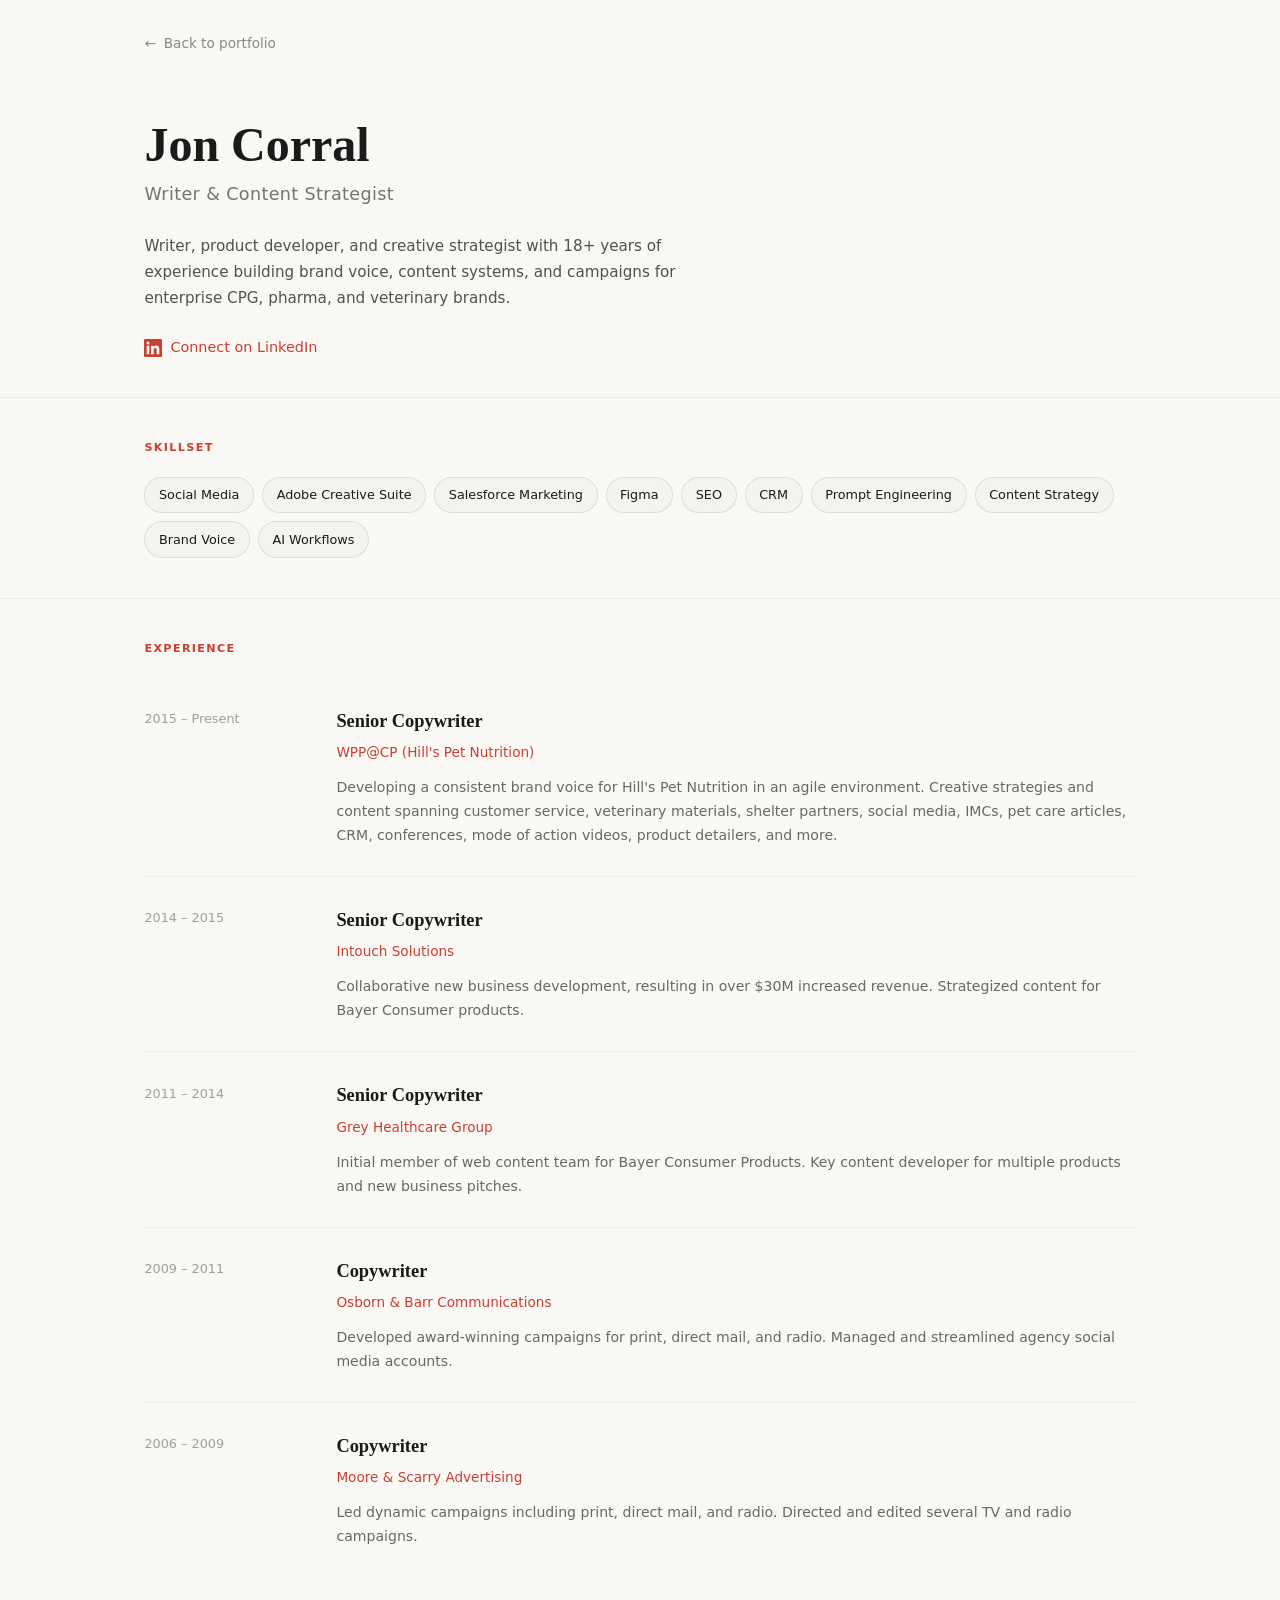
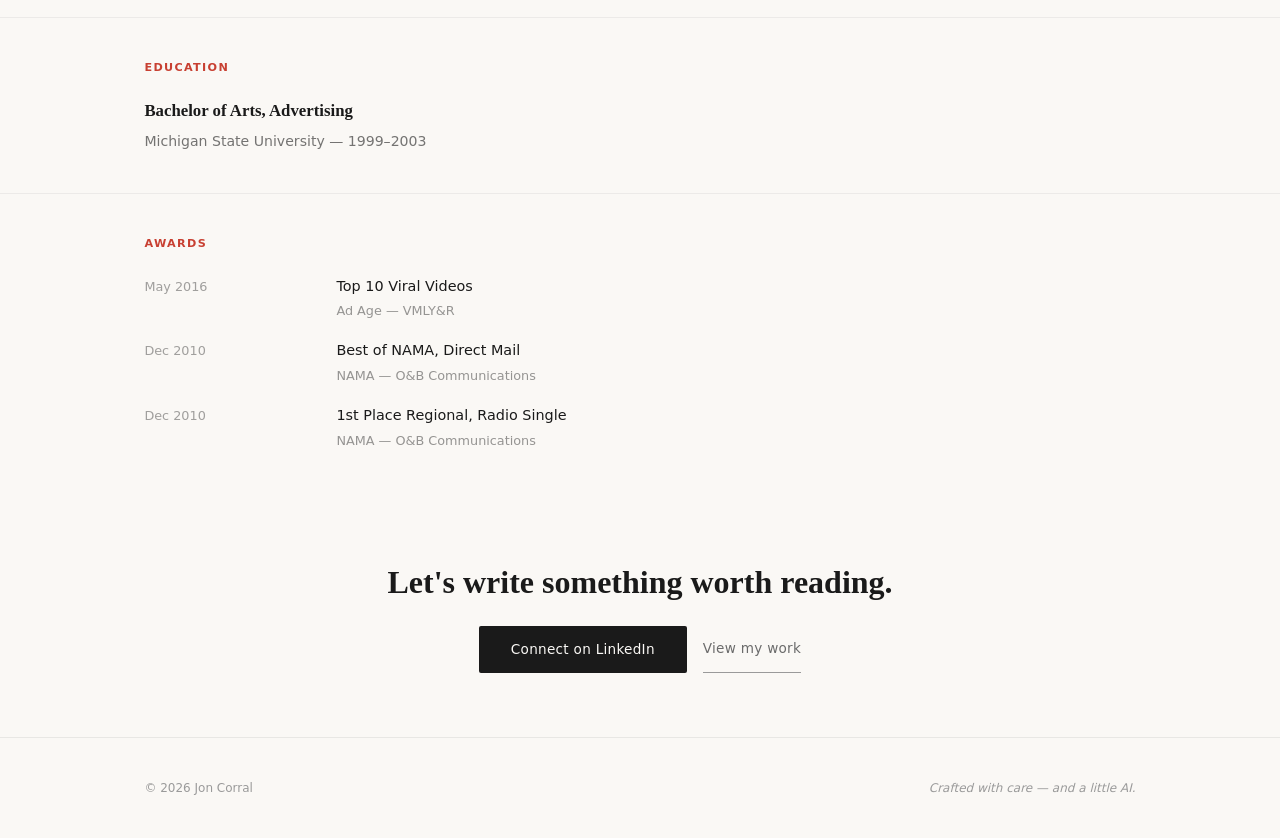
==== commit f2a13d4b: "Revert "Update footer tagline: 'little AI' → 'lot of AI'" This reverts commit e314e9903569f696d1d235" ====
--- a/resume.html
+++ b/resume.html
@@ -499,7 +499,7 @@
   <footer class="footer">
     <div class="container footer__inner">
       <p class="footer__copy">© 2026 Jon Corral</p>
-      <p class="footer__note">Crafted with care — and a lot of AI.</p>
+      <p class="footer__note">Crafted with care — and a little AI.</p>
     </div>
   </footer>
 
